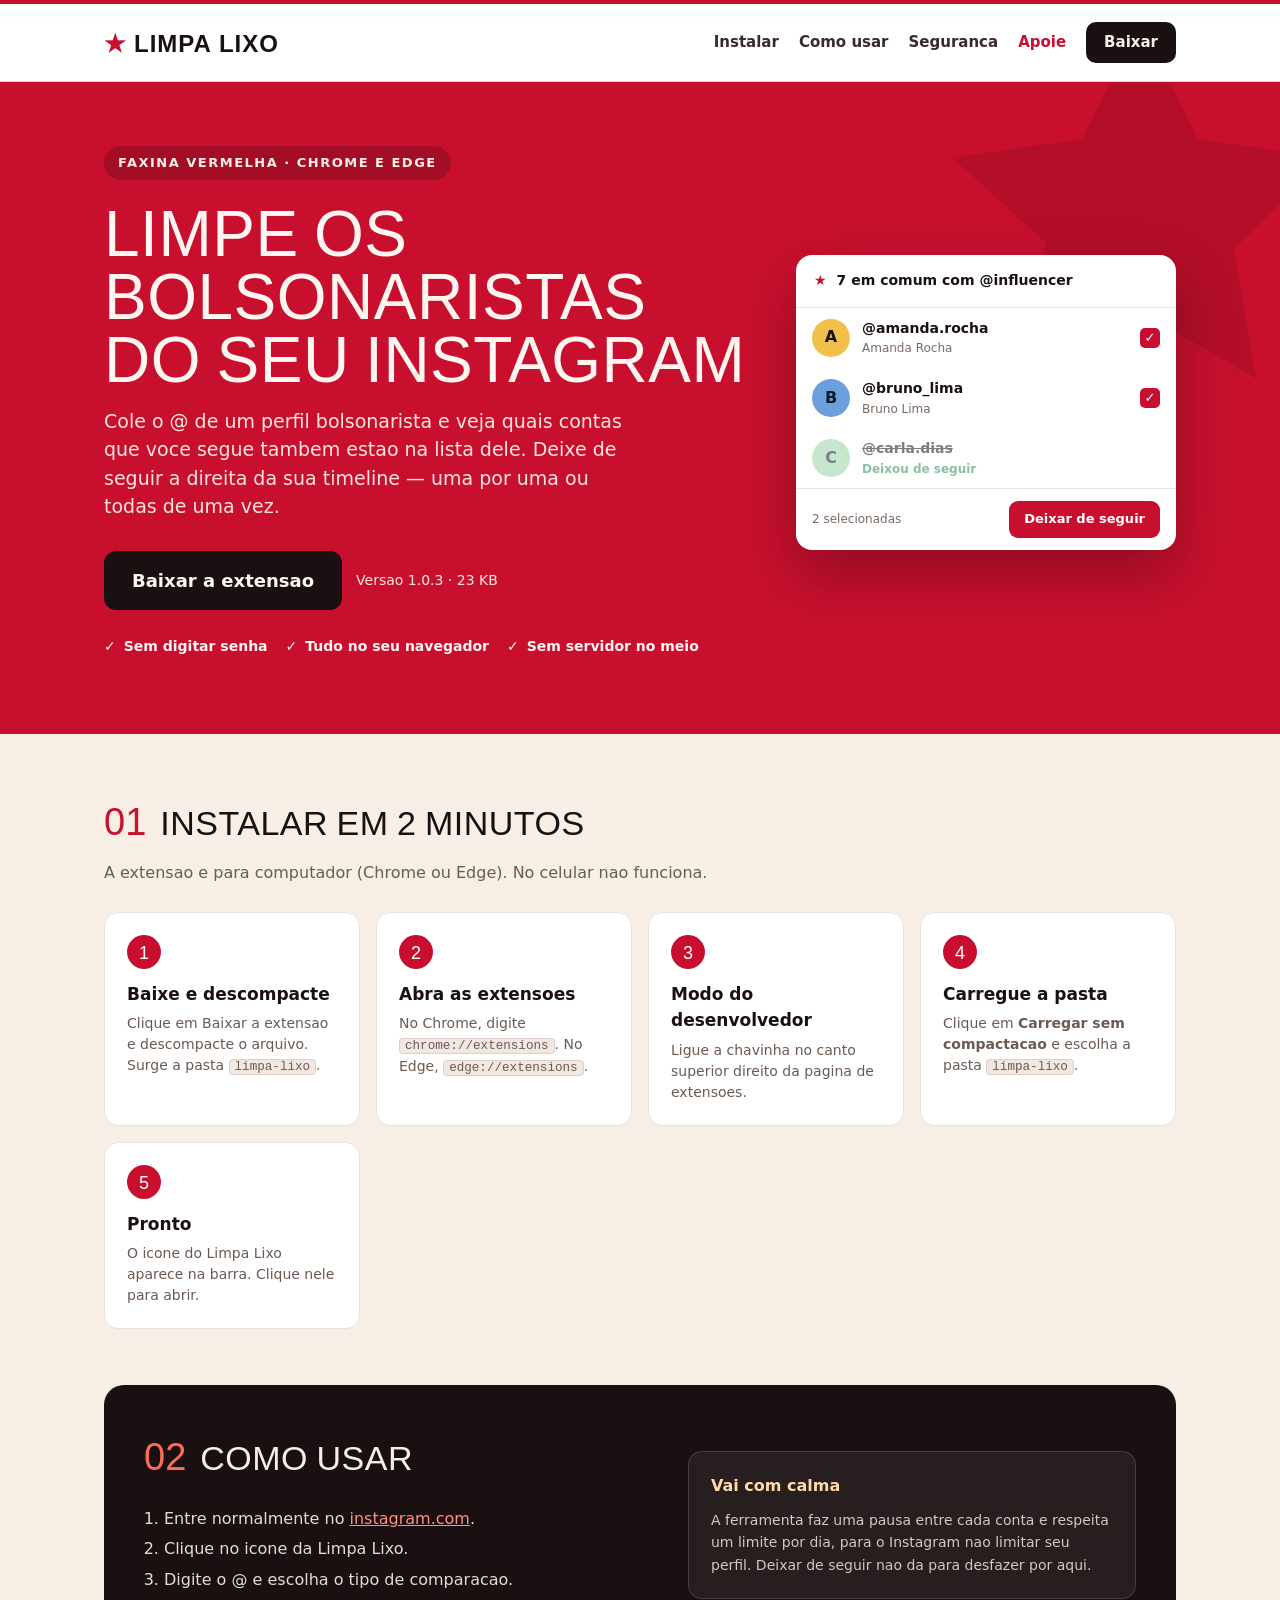
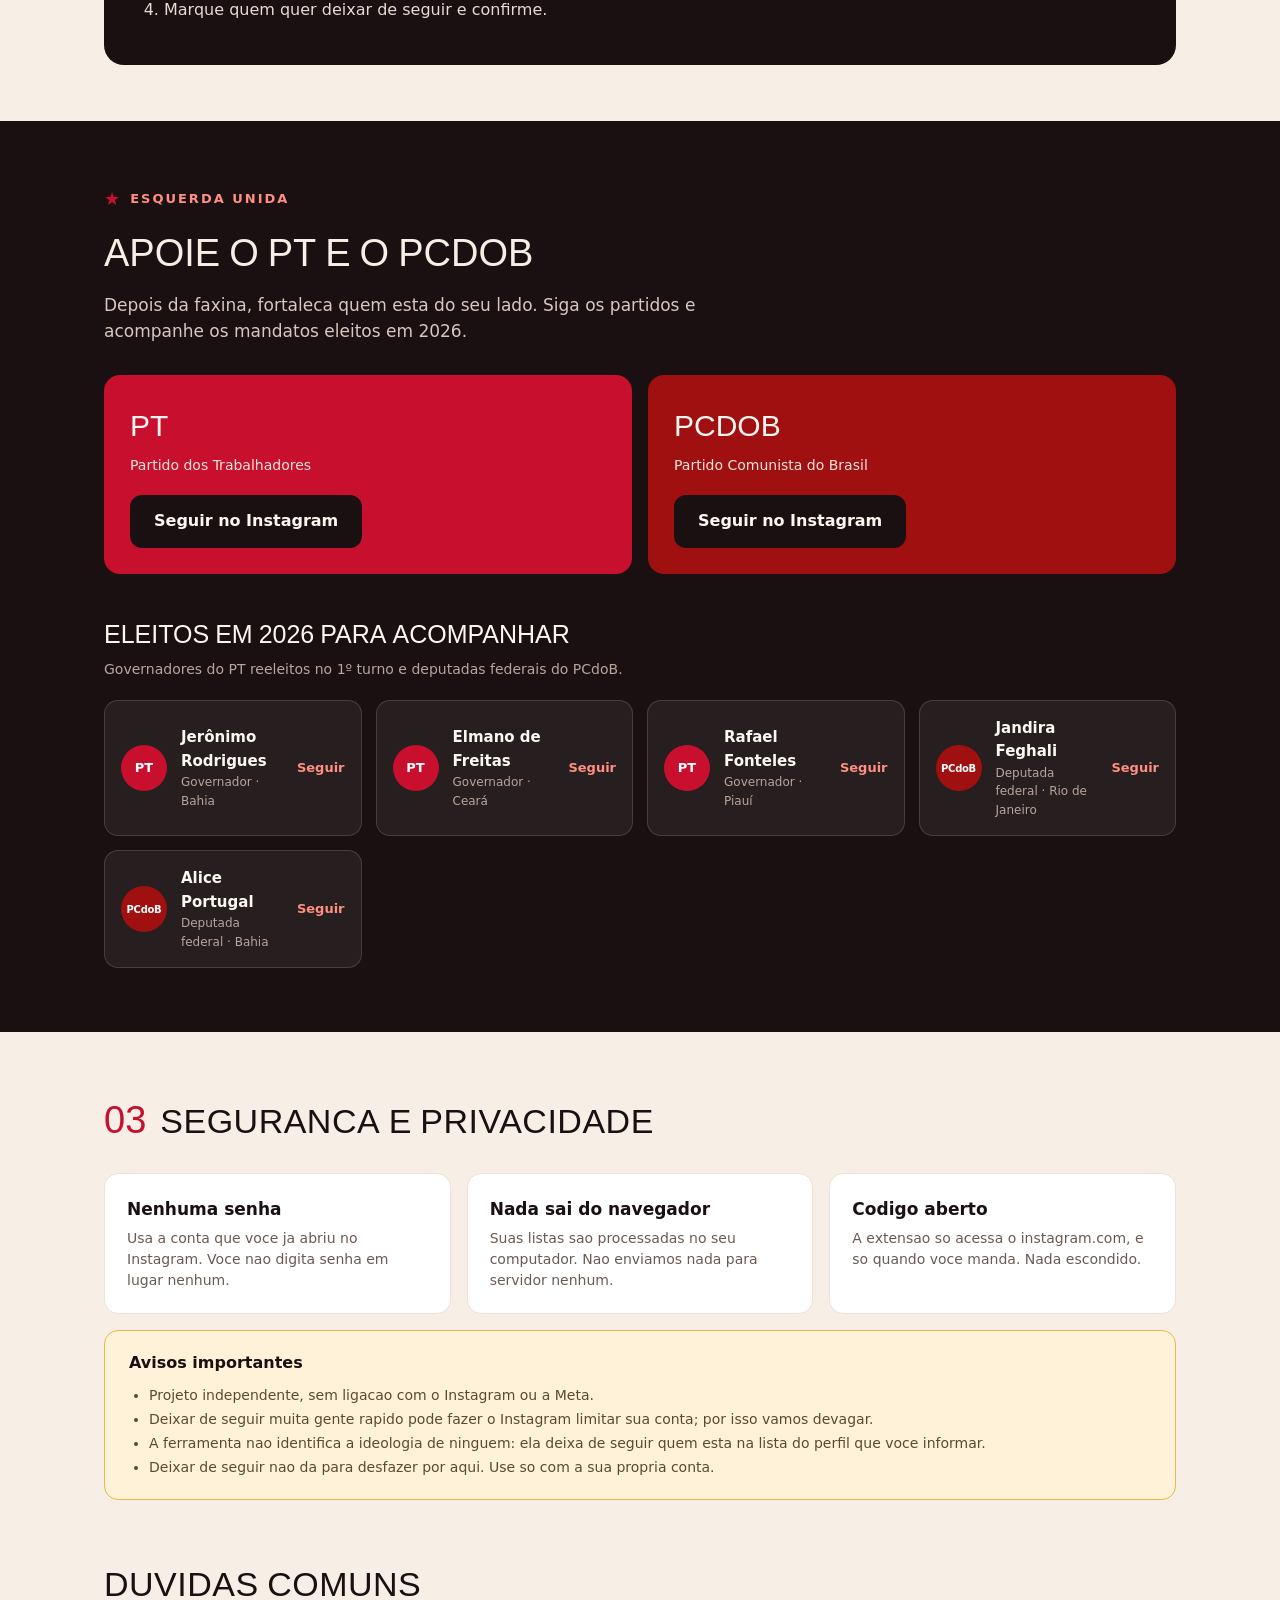
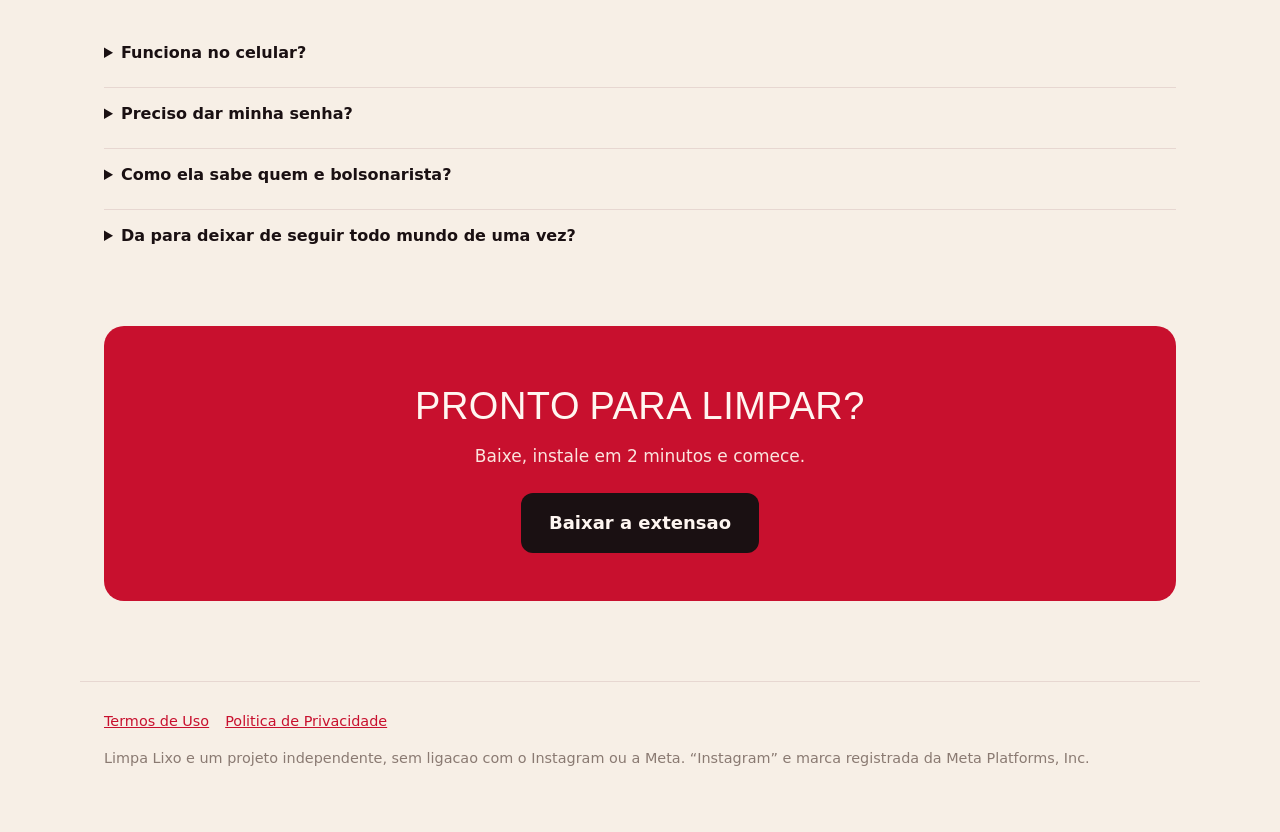
==== index.html @ 217463cb "Site e extensão Limpa Lixo Página de download (GitHub Pages) + código da extensão.  Co-Authored-By: " ====
<!doctype html>
<html lang="pt-BR">
<head>
<meta charset="utf-8">
<meta name="viewport" content="width=device-width, initial-scale=1">
<meta name="description" content="Extensao gratuita para Chrome e Edge: cole o perfil de um bolsonarista e deixe de seguir os seguidores em comum. Apoie o PT e o PCdoB.">
<meta name="referrer" content="no-referrer">
<title>Limpa Lixo</title>
<link rel="icon" href="favicon.svg" type="image/svg+xml">
<link rel="alternate icon" href="favicon.png">
<link rel="stylesheet" href="style.css">
<link rel="stylesheet" href="landing.css">
<script src="landing.js" defer></script>
</head>
<body class="landing">
<a class="skip" href="#main">Pular para o conteudo</a>

<header class="lhead"><div>
  <a href="#topo" class="brand lbrand">Limpa Lixo</a>
  <nav aria-label="Secoes" class="topnav">
    <a href="#instalar">Instalar</a>
    <a href="#usar">Como usar</a>
    <a href="#seguranca">Seguranca</a>
    <a href="#apoie" class="nav-red">Apoie</a>
    <a href="#download" class="nav-cta">Baixar</a>
  </nav>
</div></header>

<main id="main" tabindex="-1">
  <!-- HERO -->
  <section id="topo" class="hero">
    <div class="hero-star" aria-hidden="true">
      <svg viewBox="0 0 24 24"><path fill="currentColor" d="M12 .587l3.668 7.431 8.2 1.192-5.934 5.787 1.402 8.173L12 18.896l-7.336 3.857 1.402-8.173L.132 9.21l8.2-1.192z"/></svg>
    </div>
    <div class="hero-inner">
      <div class="hero-text">
        <span class="badge">Faxina vermelha · Chrome e Edge</span>
        <h1>Limpe os bolsonaristas do seu Instagram</h1>
        <p class="lead">Cole o @ de um perfil bolsonarista e veja quais contas que voce segue tambem estao na lista dele. Deixe de seguir a direita da sua timeline — uma por uma ou todas de uma vez.</p>
        <div id="download" class="hero-actions">
          <a class="btn-dark big" href="limpa-lixo.zip" download>Baixar a extensao</a>
          <span class="hero-meta">Versao 1.0.3 · 23 KB</span>
        </div>
        <ul class="hero-checks">
          <li>Sem digitar senha</li>
          <li>Tudo no seu navegador</li>
          <li>Sem servidor no meio</li>
        </ul>
      </div>
      <div class="hero-mock" aria-hidden="true">
        <div class="mock-head"><span class="mstar">★</span><strong>7 em comum com @influencer</strong></div>
        <div class="mock-row"><span class="mav" style="background:#F0C04A">A</span><span class="mnames"><b>@amanda.rocha</b><small>Amanda Rocha</small></span><span class="mcheck">✓</span></div>
        <div class="mock-row"><span class="mav" style="background:#6CA0DC;color:#0b1a2b">B</span><span class="mnames"><b>@bruno_lima</b><small>Bruno Lima</small></span><span class="mcheck">✓</span></div>
        <div class="mock-row gone"><span class="mav" style="background:#9BD4A6;color:#0b1a2b">C</span><span class="mnames"><b class="strike">@carla.dias</b><small class="done">Deixou de seguir</small></span></div>
        <div class="mock-foot"><span>2 selecionadas</span><span class="mbtn">Deixar de seguir</span></div>
      </div>
    </div>
  </section>

  <!-- INSTALAR -->
  <section id="instalar" class="sec">
    <div class="sec-head"><span class="sec-num">01</span><h2>Instalar em 2 minutos</h2></div>
    <p class="sec-sub">A extensao e para computador (Chrome ou Edge). No celular nao funciona.</p>
    <ol class="grid-cards">
      <li class="numcard"><span class="num">1</span><h3>Baixe e descompacte</h3><p>Clique em Baixar a extensao e descompacte o arquivo. Surge a pasta <code>limpa-lixo</code>.</p></li>
      <li class="numcard"><span class="num">2</span><h3>Abra as extensoes</h3><p>No Chrome, digite <code>chrome://extensions</code>. No Edge, <code>edge://extensions</code>.</p></li>
      <li class="numcard"><span class="num">3</span><h3>Modo do desenvolvedor</h3><p>Ligue a chavinha no canto superior direito da pagina de extensoes.</p></li>
      <li class="numcard"><span class="num">4</span><h3>Carregue a pasta</h3><p>Clique em <strong>Carregar sem compactacao</strong> e escolha a pasta <code>limpa-lixo</code>.</p></li>
      <li class="numcard"><span class="num">5</span><h3>Pronto</h3><p>O icone do Limpa Lixo aparece na barra. Clique nele para abrir.</p></li>
    </ol>
  </section>

  <!-- USAR -->
  <section id="usar" class="sec">
    <div class="darkcard">
      <div class="darkcard-main">
        <div class="sec-head"><span class="sec-num light">02</span><h2 class="on-dark">Como usar</h2></div>
        <ol class="use-list">
          <li>Entre normalmente no <a href="https://www.instagram.com/" target="_blank" rel="noopener noreferrer">instagram.com</a>.</li>
          <li>Clique no icone da Limpa Lixo.</li>
          <li>Digite o @ e escolha o tipo de comparacao.</li>
          <li>Marque quem quer deixar de seguir e confirme.</li>
        </ol>
      </div>
      <div class="darkcard-note">
        <strong>Vai com calma</strong>
        <p>A ferramenta faz uma pausa entre cada conta e respeita um limite por dia, para o Instagram nao limitar seu perfil. Deixar de seguir nao da para desfazer por aqui.</p>
      </div>
    </div>
  </section>

  <!-- APOIE -->
  <section id="apoie" class="apoie">
    <div class="apoie-inner">
      <div class="apoie-kicker"><span class="kstar">★</span>Esquerda unida</div>
      <h2>Apoie o PT e o PCdoB</h2>
      <p class="apoie-sub">Depois da faxina, fortaleca quem esta do seu lado. Siga os partidos e acompanhe os mandatos eleitos em 2026.</p>
      <div class="party-grid">
        <div class="party pt">
          <h3>PT</h3><p>Partido dos Trabalhadores</p>
          <a href="https://www.instagram.com/ptbrasil/" target="_blank" rel="noopener noreferrer" class="btn-dark">Seguir no Instagram</a>
        </div>
        <div class="party pcdob">
          <h3>PCdoB</h3><p>Partido Comunista do Brasil</p>
          <a href="https://www.instagram.com/pcdob_oficial/" target="_blank" rel="noopener noreferrer" class="btn-dark">Seguir no Instagram</a>
        </div>
      </div>
      <h3 class="cand-title">Eleitos em 2026 para acompanhar</h3>
      <p class="cand-sub">Governadores do PT reeleitos no 1º turno e deputadas federais do PCdoB.</p>
      <div class="cand-grid">
        <a class="cand" href="https://www.instagram.com/jeronimorodriguesba/" target="_blank" rel="noopener noreferrer"><span class="cparty">PT</span><span class="cnames"><b>Jerônimo Rodrigues</b><small>Governador · Bahia</small></span><span class="cgo">Seguir</span></a>
        <a class="cand" href="https://www.instagram.com/elmanofreitas/" target="_blank" rel="noopener noreferrer"><span class="cparty">PT</span><span class="cnames"><b>Elmano de Freitas</b><small>Governador · Ceará</small></span><span class="cgo">Seguir</span></a>
        <a class="cand" href="https://www.instagram.com/rafael.fonteles/" target="_blank" rel="noopener noreferrer"><span class="cparty">PT</span><span class="cnames"><b>Rafael Fonteles</b><small>Governador · Piauí</small></span><span class="cgo">Seguir</span></a>
        <a class="cand" href="https://www.instagram.com/jandira_feghali/" target="_blank" rel="noopener noreferrer"><span class="cparty pc">PCdoB</span><span class="cnames"><b>Jandira Feghali</b><small>Deputada federal · Rio de Janeiro</small></span><span class="cgo">Seguir</span></a>
        <a class="cand" href="https://www.instagram.com/aliceportugal/" target="_blank" rel="noopener noreferrer"><span class="cparty pc">PCdoB</span><span class="cnames"><b>Alice Portugal</b><small>Deputada federal · Bahia</small></span><span class="cgo">Seguir</span></a>
      </div>
    </div>
  </section>

  <!-- SEGURANCA -->
  <section id="seguranca" class="sec">
    <div class="sec-head"><span class="sec-num">03</span><h2>Seguranca e privacidade</h2></div>
    <div class="grid-cards three">
      <div class="card2"><h3>Nenhuma senha</h3><p>Usa a conta que voce ja abriu no Instagram. Voce nao digita senha em lugar nenhum.</p></div>
      <div class="card2"><h3>Nada sai do navegador</h3><p>Suas listas sao processadas no seu computador. Nao enviamos nada para servidor nenhum.</p></div>
      <div class="card2"><h3>Codigo aberto</h3><p>A extensao so acessa o instagram.com, e so quando voce manda. Nada escondido.</p></div>
    </div>
    <div class="warn">
      <strong>Avisos importantes</strong>
      <ul>
        <li>Projeto independente, sem ligacao com o Instagram ou a Meta.</li>
        <li>Deixar de seguir muita gente rapido pode fazer o Instagram limitar sua conta; por isso vamos devagar.</li>
        <li>A ferramenta nao identifica a ideologia de ninguem: ela deixa de seguir quem esta na lista do perfil que voce informar.</li>
        <li>Deixar de seguir nao da para desfazer por aqui. Use so com a sua propria conta.</li>
      </ul>
    </div>
  </section>

  <!-- FAQ -->
  <section class="sec">
    <h2 class="faq-title">Duvidas comuns</h2>
    <details><summary>Funciona no celular?</summary><p>Nao. Os navegadores de celular nao aceitam esse tipo de extensao. E preciso um computador com Chrome ou Edge.</p></details>
    <details><summary>Preciso dar minha senha?</summary><p>Nao. Voce so precisa estar logado no instagram.com no mesmo navegador. A extensao nunca ve sua senha.</p></details>
    <details><summary>Como ela sabe quem e bolsonarista?</summary><p>Ela nao sabe. Voce escolhe um perfil de direita e a ferramenta mostra quais contas que voce segue tambem estao na lista dele. A decisao de deixar de seguir e sua.</p></details>
    <details><summary>Da para deixar de seguir todo mundo de uma vez?</summary><p>Da para selecionar todos os exibidos. Mesmo assim, respeitamos o limite diario e as pausas, para nao arriscar sua conta.</p></details>
  </section>

  <!-- CTA -->
  <section class="sec">
    <div class="cta">
      <h2>Pronto para limpar?</h2>
      <p>Baixe, instale em 2 minutos e comece.</p>
      <a class="btn-dark big" href="#download">Baixar a extensao</a>
    </div>
  </section>
</main>

<footer>
  <nav aria-label="Rodape"><a href="termos.html">Termos de Uso</a><a href="privacidade.html">Politica de Privacidade</a></nav>
  <p>Limpa Lixo e um projeto independente, sem ligacao com o Instagram ou a Meta. “Instagram” e marca registrada da Meta Platforms, Inc.</p>
</footer>
</body>
</html>
---- style.css ----
:root {
  --bg: #fbf4f2; --card: #ffffff; --fg: #1a1012; --muted: #6b4a4a; --line: #e7cfcc;
  --accent: #c8102e; --accent-fg: #ffffff; --danger: #7f1414; --danger-bg: #fbe3e0;
  --warn-bg: #fff2d9; --warn-line: #d99a2b; --ok: #1b6e3a; --focus: #c8102e;
  --radius: 12px;
}
@media (prefers-color-scheme: dark) {
  :root {
    --bg: #130a0b; --card: #201416; --fg: #f6ecec; --muted: #cfa9a9; --line: #4a2a2c;
    --accent: #ff4d4d; --accent-fg: #2a0606; --danger: #ff9a90; --danger-bg: #3a1513;
    --warn-bg: #352810; --warn-line: #c79a3a; --ok: #86dca3; --focus: #ff7b7b;
  }
}
* { box-sizing: border-box; }
html { font-size: 100%; }
body { margin: 0; font: 1rem/1.55 system-ui, -apple-system, "Segoe UI", Roboto, sans-serif; background: var(--bg); color: var(--fg); }
a { color: var(--accent); }
.skip { position: absolute; left: -999px; top: 8px; background: var(--card); padding: 8px 12px; border-radius: 8px; z-index: 10; }
.skip:focus { left: 8px; }
:focus-visible { outline: 3px solid var(--focus); outline-offset: 2px; }

header.top { border-bottom: 1px solid var(--line); background: var(--card); }
header.top > div { max-width: 720px; margin: 0 auto; padding: 12px 16px; display: flex; align-items: center; justify-content: space-between; gap: 12px; flex-wrap: wrap; }
.brand { font-weight: 700; font-size: 1.15rem; text-decoration: none; color: var(--fg); }
.me { display: flex; align-items: center; gap: 8px; }

main { max-width: 720px; margin: 0 auto; padding: 24px 16px 140px; }
h1 { font-size: 1.6rem; line-height: 1.25; margin: 0 0 8px; }
h2 { font-size: 1.2rem; margin: 0 0 12px; }
h3 { font-size: 1.05rem; margin: 20px 0 6px; }
.lead { color: var(--muted); margin: 0 0 24px; font-size: 1.05rem; }
.card { background: var(--card); border: 1px solid var(--line); border-radius: var(--radius); padding: 20px; margin-bottom: 16px; }
.steps { display: flex; gap: 8px; list-style: none; padding: 0; margin: 0 0 20px; flex-wrap: wrap; }
.steps li { font-size: .9rem; color: var(--muted); padding: 4px 10px; border: 1px solid var(--line); border-radius: 999px; }
.steps li[aria-current="step"] { color: var(--fg); border-color: var(--fg); font-weight: 600; }

.notice { background: var(--warn-bg); border: 1px solid var(--warn-line); border-radius: var(--radius); padding: 16px 20px; margin-bottom: 16px; }
.notice ul { margin: 8px 0 0; padding-left: 20px; }
.notice li { margin-bottom: 4px; }

label.field { display: block; font-weight: 600; margin: 14px 0 6px; }
.hint { display: block; font-weight: 400; color: var(--muted); font-size: .9rem; }
input[type=text], input[type=password], input[type=search], select {
  width: 100%; min-height: 44px; font: inherit; padding: 10px 12px; color: var(--fg);
  background: var(--bg); border: 1px solid var(--muted); border-radius: 8px;
}
input[aria-invalid="true"] { border-color: var(--danger); }
.pw { display: flex; gap: 8px; }
.pw input { flex: 1; }
.check { display: flex; gap: 10px; align-items: flex-start; margin: 16px 0; cursor: pointer; }
input[type=checkbox] { width: 22px; height: 22px; margin: 2px 0 0; flex: none; accent-color: var(--accent); }

button, .btn {
  font: inherit; font-weight: 600; min-height: 44px; padding: 10px 18px; border-radius: 8px; border: 1px solid transparent;
  background: var(--accent); color: var(--accent-fg); cursor: pointer; text-decoration: none; display: inline-flex; align-items: center; justify-content: center; gap: 6px;
}
button.secondary { background: transparent; color: var(--fg); border-color: var(--muted); }
button.danger { background: var(--danger); color: #fff; }
@media (prefers-color-scheme: dark) { button.danger { color: #2a0b09; } }
button:disabled { opacity: .55; cursor: not-allowed; }
.actions { display: flex; gap: 8px; margin-top: 16px; flex-wrap: wrap; }

.error { color: var(--danger); background: var(--danger-bg); border-radius: 8px; padding: 10px 12px; margin-top: 12px; }
.error:empty, .info:empty { display: none; }
.info { margin-top: 12px; color: var(--muted); }
.hidden { display: none !important; }
.sr-only { position: absolute; width: 1px; height: 1px; overflow: hidden; clip: rect(0 0 0 0); white-space: nowrap; }

img.av { width: 44px; height: 44px; border-radius: 50%; object-fit: cover; background: var(--line); flex: none; }
.me img.av { width: 32px; height: 32px; }

.mode { border: 0; padding: 0; margin: 14px 0 0; }
.mode legend { font-weight: 600; margin-bottom: 6px; padding: 0; }
.mode label { display: flex; gap: 10px; align-items: flex-start; padding: 10px 12px; border: 1px solid var(--line); border-radius: 8px; margin-bottom: 8px; cursor: pointer; }
.mode input { width: 20px; height: 20px; margin-top: 3px; flex: none; accent-color: var(--accent); }

.toolbar { display: flex; gap: 12px; align-items: center; justify-content: space-between; flex-wrap: wrap; margin: 12px 0 4px; }
.toolbar .check { margin: 0; }
ul.people { list-style: none; margin: 0; padding: 0; }
ul.people li { display: flex; align-items: center; gap: 12px; padding: 10px 0; border-bottom: 1px solid var(--line); }
ul.people li:last-child { border-bottom: 0; }
ul.people label { display: flex; align-items: center; gap: 12px; flex: 1; min-width: 0; cursor: pointer; min-height: 44px; }
.names { min-width: 0; }
.names span { display: block; overflow: hidden; text-overflow: ellipsis; white-space: nowrap; }
.uname { font-weight: 600; }
.fullname { color: var(--muted); font-size: .95rem; }
.tag { font-size: .85rem; font-weight: 600; }
.tag.ok { color: var(--ok); } .tag.fail { color: var(--danger); }
li.gone .names { opacity: .6; }
.open { font-size: .9rem; white-space: nowrap; padding: 8px; }

.bar { position: fixed; left: 0; right: 0; bottom: 0; background: var(--card); border-top: 1px solid var(--line); padding: 12px 16px; box-shadow: 0 -4px 16px rgb(0 0 0 / .08); }
.bar > div { max-width: 720px; margin: 0 auto; display: flex; gap: 12px; align-items: center; flex-wrap: wrap; }
.bar .grow { flex: 1; min-width: 180px; }
progress { width: 100%; height: 10px; margin-top: 6px; accent-color: var(--accent); }

dialog { border: 1px solid var(--line); border-radius: var(--radius); background: var(--card); color: var(--fg); padding: 24px; max-width: min(480px, calc(100vw - 32px)); }
dialog::backdrop { background: rgb(0 0 0 / .5); }

footer { max-width: 720px; margin: 0 auto; padding: 24px 16px 40px; color: var(--muted); font-size: .9rem; }
footer nav { display: flex; gap: 16px; flex-wrap: wrap; margin-bottom: 8px; }
body.app footer { padding-bottom: 120px; }

.doc h2 { margin-top: 28px; }
.doc li { margin-bottom: 6px; }

@media (prefers-reduced-motion: reduce) { * { transition: none !important; animation: none !important; scroll-behavior: auto !important; } }
@media (forced-colors: active) { button, .btn { border: 1px solid ButtonText; } }

details.card > summary { cursor: pointer; min-height: 44px; display: flex; align-items: center; }
details.card ol { padding-left: 20px; }
details.card li { margin-bottom: 4px; }
kbd, code { font-family: ui-monospace, monospace; font-size: .9em; background: var(--bg); border: 1px solid var(--line); border-radius: 4px; padding: 0 4px; }

/* tema vermelho */
body { border-top: 4px solid var(--accent); }
.brand::before { content: "\2605"; color: var(--accent); margin-right: 6px; }
.hero h1 { color: var(--accent); }
---- landing.css ----
@font-face {
  font-family: "Anton";
  src: url("fonts/anton.woff2") format("woff2");
  font-weight: 400;
  font-display: swap;
}
:root { --poster: "Anton", Impact, "Arial Narrow Bold", sans-serif; }

body.landing { background: #F7EFE6; color: #1A1012; }
@media (prefers-color-scheme: dark) { body.landing { background: #F7EFE6; color: #1A1012; } }

.lhead { border-bottom: 1px solid #E7D7D1; background: #FFFFFF; }
.lhead > div { max-width: 1120px; margin: 0 auto; padding: 18px 24px; display: flex; align-items: center; justify-content: space-between; gap: 16px; flex-wrap: wrap; }
.lbrand { font-family: var(--poster); font-size: 24px; letter-spacing: 1px; text-transform: uppercase; color: #1A1012; }
.lbrand::before { content: "\2605"; color: var(--accent); margin-right: 7px; }
.topnav { display: flex; gap: 20px; align-items: center; font-weight: 600; font-size: 15px; }
.topnav a { color: #3a2a2a; text-decoration: none; }
.topnav a:hover { color: var(--accent); }
.topnav .nav-red { color: var(--accent); font-weight: 700; }
.topnav .nav-cta { background: #1A1012; color: #F7EFE6; padding: 9px 18px; border-radius: 10px; }
.topnav .nav-cta:hover { color: #fff; }
@media (max-width: 560px) { .topnav { gap: 14px; font-size: 14px; } }

main { max-width: none; padding: 0 0 40px; }
.btn-dark { display: inline-flex; align-items: center; justify-content: center; gap: 10px; background: #1A1012; color: #FFF6F1; font-weight: 700; padding: 14px 24px; border-radius: 12px; text-decoration: none; border: 0; }
.btn-dark:hover { background: #2a1a1c; color: #fff; }
.btn-dark.big { font-size: 18px; padding: 16px 28px; }

/* HERO */
.hero { position: relative; overflow: hidden; background: var(--accent); color: #FBEDE8; }
.hero-star { position: absolute; top: -70px; right: -50px; width: 380px; height: 380px; color: rgba(0,0,0,.10); }
.hero-star svg { width: 100%; height: 100%; }
.hero-inner { max-width: 1120px; margin: 0 auto; padding: 64px 24px 76px; display: flex; flex-wrap: wrap; gap: 44px; align-items: center; position: relative; }
.hero-text { flex: 1 1 440px; min-width: 0; }
.badge { display: inline-block; background: rgba(0,0,0,.18); color: #FBEDE8; font-weight: 700; font-size: 13px; letter-spacing: 1.5px; text-transform: uppercase; padding: 7px 14px; border-radius: 999px; }
.hero h1 { font-family: var(--poster); font-weight: 400; text-transform: uppercase; font-size: clamp(40px, 6vw, 64px); line-height: .98; letter-spacing: .5px; margin: 18px 0 0; color: #FFF6F1; }
.hero .lead { font-size: 19px; line-height: 1.5; max-width: 520px; margin: 20px 0 0; color: #FBE4DE; }
.hero-actions { display: flex; flex-wrap: wrap; gap: 14px; align-items: center; margin-top: 30px; }
.hero-meta { font-size: 14px; color: #FBE4DE; }
.hero-checks { list-style: none; display: flex; flex-wrap: wrap; gap: 18px; padding: 0; margin: 26px 0 0; font-weight: 600; font-size: 14px; color: #FFF6F1; }
.hero-checks li { display: flex; align-items: center; gap: 8px; }
.hero-checks li::before { content: "\2713"; font-weight: 800; }

.hero-mock { flex: 1 1 340px; min-width: 0; max-width: 380px; background: #fff; color: #1A1012; border-radius: 16px; box-shadow: 0 24px 60px rgba(0,0,0,.28); overflow: hidden; }
.mock-head { padding: 15px 18px; border-bottom: 1px solid #EDE2DD; display: flex; align-items: center; gap: 10px; font-size: 14px; }
.mstar { color: var(--accent); }
.mock-row { display: flex; align-items: center; gap: 12px; padding: 10px 16px; }
.mock-row.gone { opacity: .55; }
.mav { width: 38px; height: 38px; border-radius: 50%; display: flex; align-items: center; justify-content: center; font-weight: 800; color: #1A1012; flex: none; }
.mnames { flex: 1; min-width: 0; }
.mnames b { display: block; font-size: 14px; }
.mnames small { display: block; font-size: 12px; color: #7A6A64; }
.mnames .strike { text-decoration: line-through; }
.mnames .done { color: #2E8B57; font-weight: 600; }
.mcheck { width: 20px; height: 20px; border-radius: 5px; background: var(--accent); color: #fff; display: inline-flex; align-items: center; justify-content: center; font-size: 13px; }
.mock-foot { padding: 12px 16px; border-top: 1px solid #EDE2DD; display: flex; align-items: center; justify-content: space-between; font-size: 12px; color: #7A6A64; }
.mbtn { background: var(--accent); color: #fff; font-weight: 700; font-size: 13px; padding: 8px 15px; border-radius: 9px; }

/* SECOES */
.sec { max-width: 1120px; margin: 0 auto; padding: 56px 24px 0; }
.sec-head { display: flex; align-items: baseline; gap: 14px; flex-wrap: wrap; }
.sec-num { font-family: var(--poster); font-size: 38px; color: var(--accent); }
.sec-num.light { color: #FF6A5A; }
.sec-head h2, .faq-title, .cta h2 { font-family: var(--poster); font-weight: 400; text-transform: uppercase; letter-spacing: .5px; margin: 0; }
.sec-head h2 { font-size: 34px; }
.sec-head h2.on-dark { color: #F7EFE6; }
.faq-title { font-size: 34px; margin-bottom: 18px; }
.sec-sub { color: #6B5A52; font-size: 16px; margin: 12px 0 26px; max-width: 620px; }

.grid-cards { list-style: none; padding: 0; margin: 0; display: grid; grid-template-columns: repeat(auto-fit, minmax(220px, 1fr)); gap: 16px; }
.grid-cards.three { grid-template-columns: repeat(auto-fit, minmax(240px, 1fr)); margin-top: 26px; }
.numcard, .card2 { background: #fff; border: 1px solid #ECE0DA; border-radius: 14px; padding: 22px; }
.numcard { position: relative; }
.num { display: inline-flex; width: 34px; height: 34px; border-radius: 50%; background: var(--accent); color: #fff; font-family: var(--poster); font-size: 18px; align-items: center; justify-content: center; margin-bottom: 12px; }
.numcard h3, .card2 h3 { font-size: 17px; margin: 0 0 6px; }
.numcard p, .card2 p { margin: 0; color: #6B5A52; font-size: 14px; line-height: 1.5; }
code { font-family: ui-monospace, monospace; font-size: .9em; background: #F3E7E2; border: 1px solid #E2CFC9; border-radius: 4px; padding: 0 5px; }

.darkcard { background: #1A1012; color: #F7EFE6; border-radius: 20px; padding: 40px; display: flex; flex-wrap: wrap; gap: 36px; }
.darkcard-main { flex: 1 1 320px; min-width: 0; }
.use-list { margin: 20px 0 0; padding-left: 20px; font-size: 16px; line-height: 1.9; color: #E9DAD3; }
.use-list a { color: #FF8F82; }
.darkcard-note { flex: 1 1 260px; min-width: 0; background: rgba(255,255,255,.06); border: 1px solid rgba(255,255,255,.14); border-radius: 14px; padding: 22px; align-self: center; }
.darkcard-note strong { color: #FFD9A8; }
.darkcard-note p { margin: 10px 0 0; color: #D8C7C0; font-size: 14px; line-height: 1.6; }

/* APOIE */
.apoie { background: #1A1012; color: #F7EFE6; margin-top: 56px; }
.apoie-inner { max-width: 1120px; margin: 0 auto; padding: 64px 24px; }
.apoie-kicker { display: flex; align-items: center; gap: 8px; font-weight: 800; letter-spacing: 2px; text-transform: uppercase; font-size: 13px; color: #FF8F82; }
.kstar { color: var(--accent); font-size: 18px; }
.apoie h2 { font-family: var(--poster); font-weight: 400; text-transform: uppercase; font-size: 38px; margin: 8px 0 0; }
.apoie-sub { color: #D8C7C0; font-size: 17px; max-width: 640px; margin: 12px 0 30px; }
.party-grid { display: grid; grid-template-columns: repeat(auto-fit, minmax(260px, 1fr)); gap: 16px; }
.party { border-radius: 16px; padding: 26px; }
.party.pt { background: var(--accent); }
.party.pcdob { background: #A01010; }
.party h3 { font-family: var(--poster); text-transform: uppercase; font-weight: 400; font-size: 30px; margin: 0; color: #FFF6F1; }
.party p { color: #FBE4DE; font-size: 14px; margin: 8px 0 18px; }
.cand-title { font-family: var(--poster); text-transform: uppercase; font-weight: 400; font-size: 25px; margin: 40px 0 6px; color: #FFF6F1; }
.cand-sub { color: #B9A59D; font-size: 14px; margin: 0 0 20px; }
.cand-grid { display: grid; grid-template-columns: repeat(auto-fit, minmax(250px, 1fr)); gap: 14px; }
.cand { display: flex; align-items: center; gap: 14px; background: rgba(255,255,255,.06); border: 1px solid rgba(255,255,255,.14); border-radius: 14px; padding: 16px; text-decoration: none; }
.cand:hover { background: rgba(255,255,255,.1); }
.cparty { width: 46px; height: 46px; border-radius: 50%; background: var(--accent); color: #fff; display: flex; align-items: center; justify-content: center; font-weight: 800; font-size: 13px; flex: none; }
.cparty.pc { font-size: 10px; letter-spacing: -.3px; background: #A01010; }
.cnames { flex: 1; min-width: 0; }
.cnames b { display: block; font-size: 15px; color: #FFF6F1; }
.cnames small { display: block; font-size: 12px; color: #B9A59D; }
.cgo { font-size: 13px; color: #FF8F82; font-weight: 700; flex: none; }

.warn { margin-top: 16px; background: #FFF2D9; border: 1px solid #E6B84C; border-radius: 14px; padding: 20px 24px; }
.warn strong { display: block; margin-bottom: 8px; }
.warn ul { margin: 0; padding-left: 20px; color: #5a4a33; font-size: 14px; line-height: 1.7; }

details { border-top: 1px solid #E7D7D1; padding: 14px 0; }
details:first-of-type { border-top: 0; }
summary { cursor: pointer; font-weight: 600; min-height: 32px; }
details p { margin: 8px 0 0; color: #6B5A52; font-size: 14px; line-height: 1.55; }

.cta { background: var(--accent); color: #FFF6F1; border-radius: 20px; padding: 48px; text-align: center; }
.cta h2 { font-size: 38px; margin: 0 0 10px; }
.cta p { margin: 0 0 24px; color: #FBE4DE; font-size: 17px; }

body.landing footer { border-top: 1px solid #E7D7D1; max-width: 1120px; margin: 40px auto 0; padding: 28px 24px 48px; color: #8A7A72; }
body.landing footer nav { display: flex; gap: 16px; margin-bottom: 8px; }
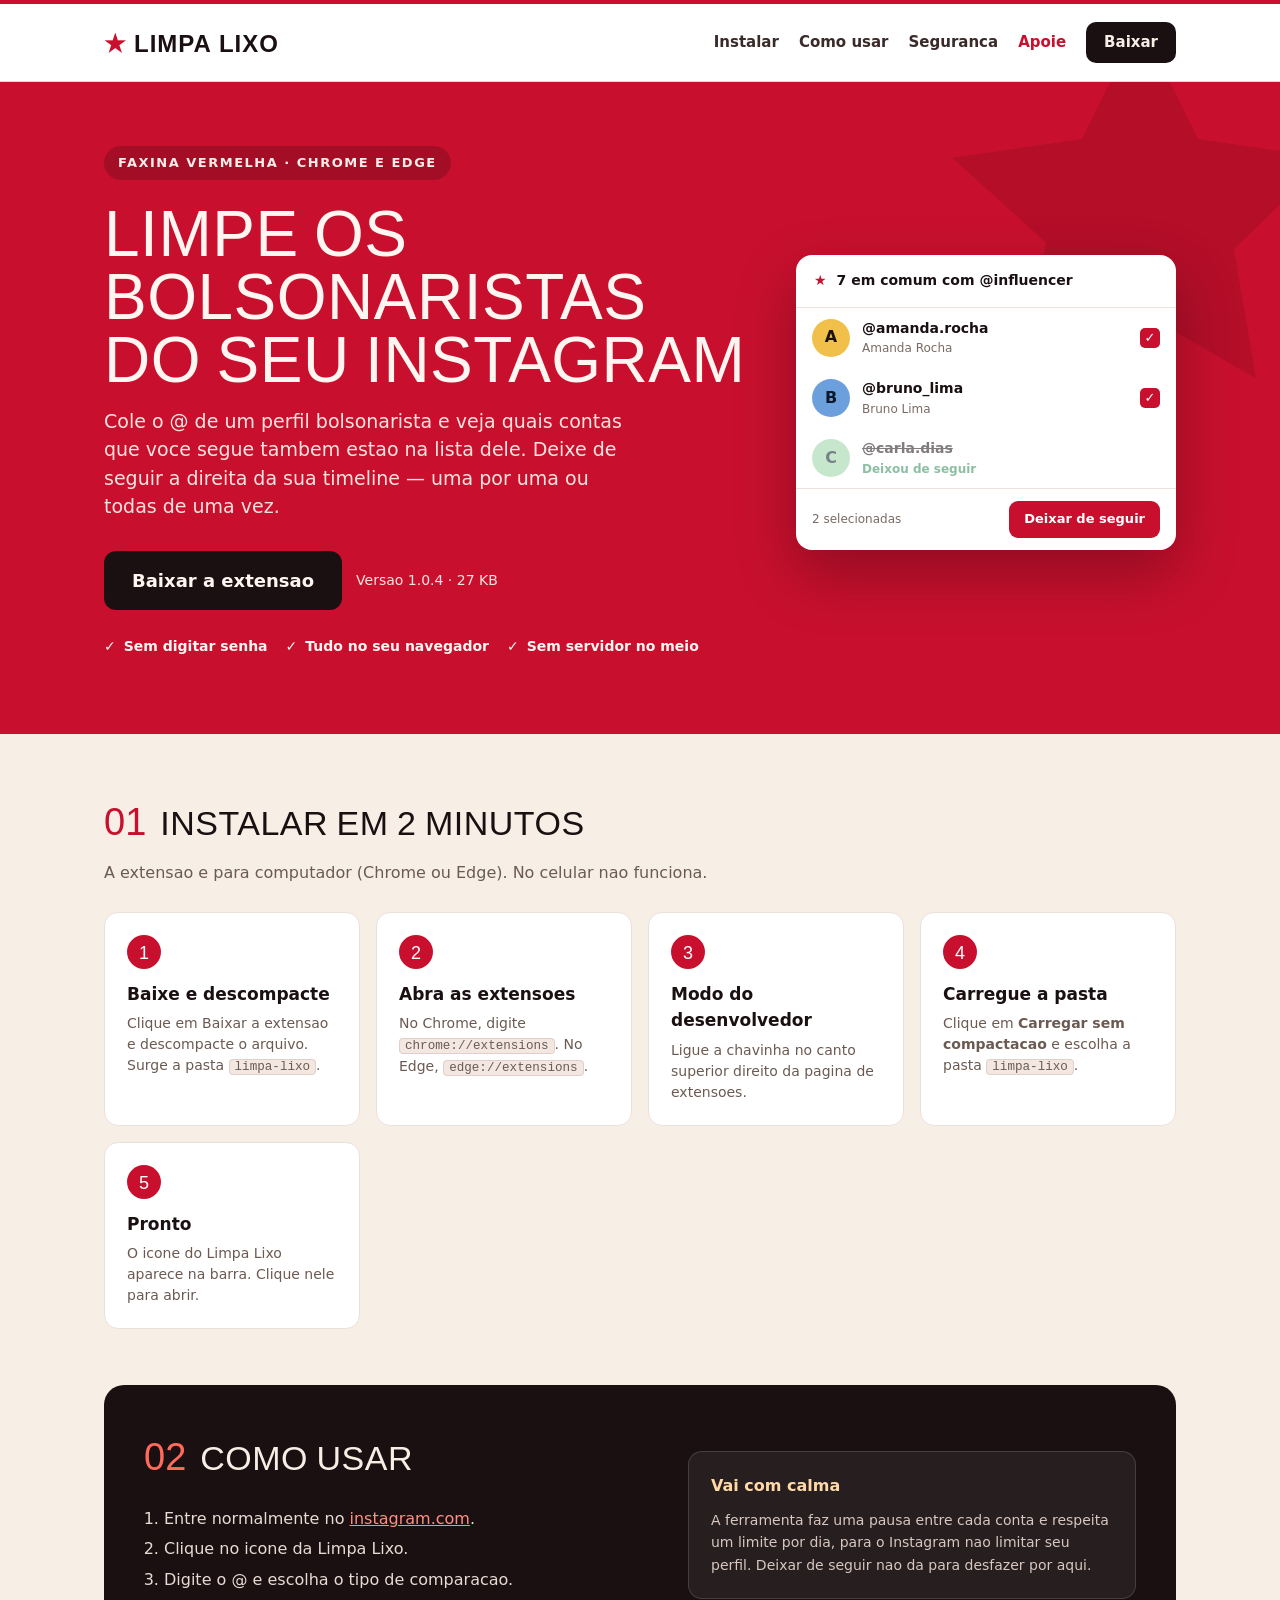
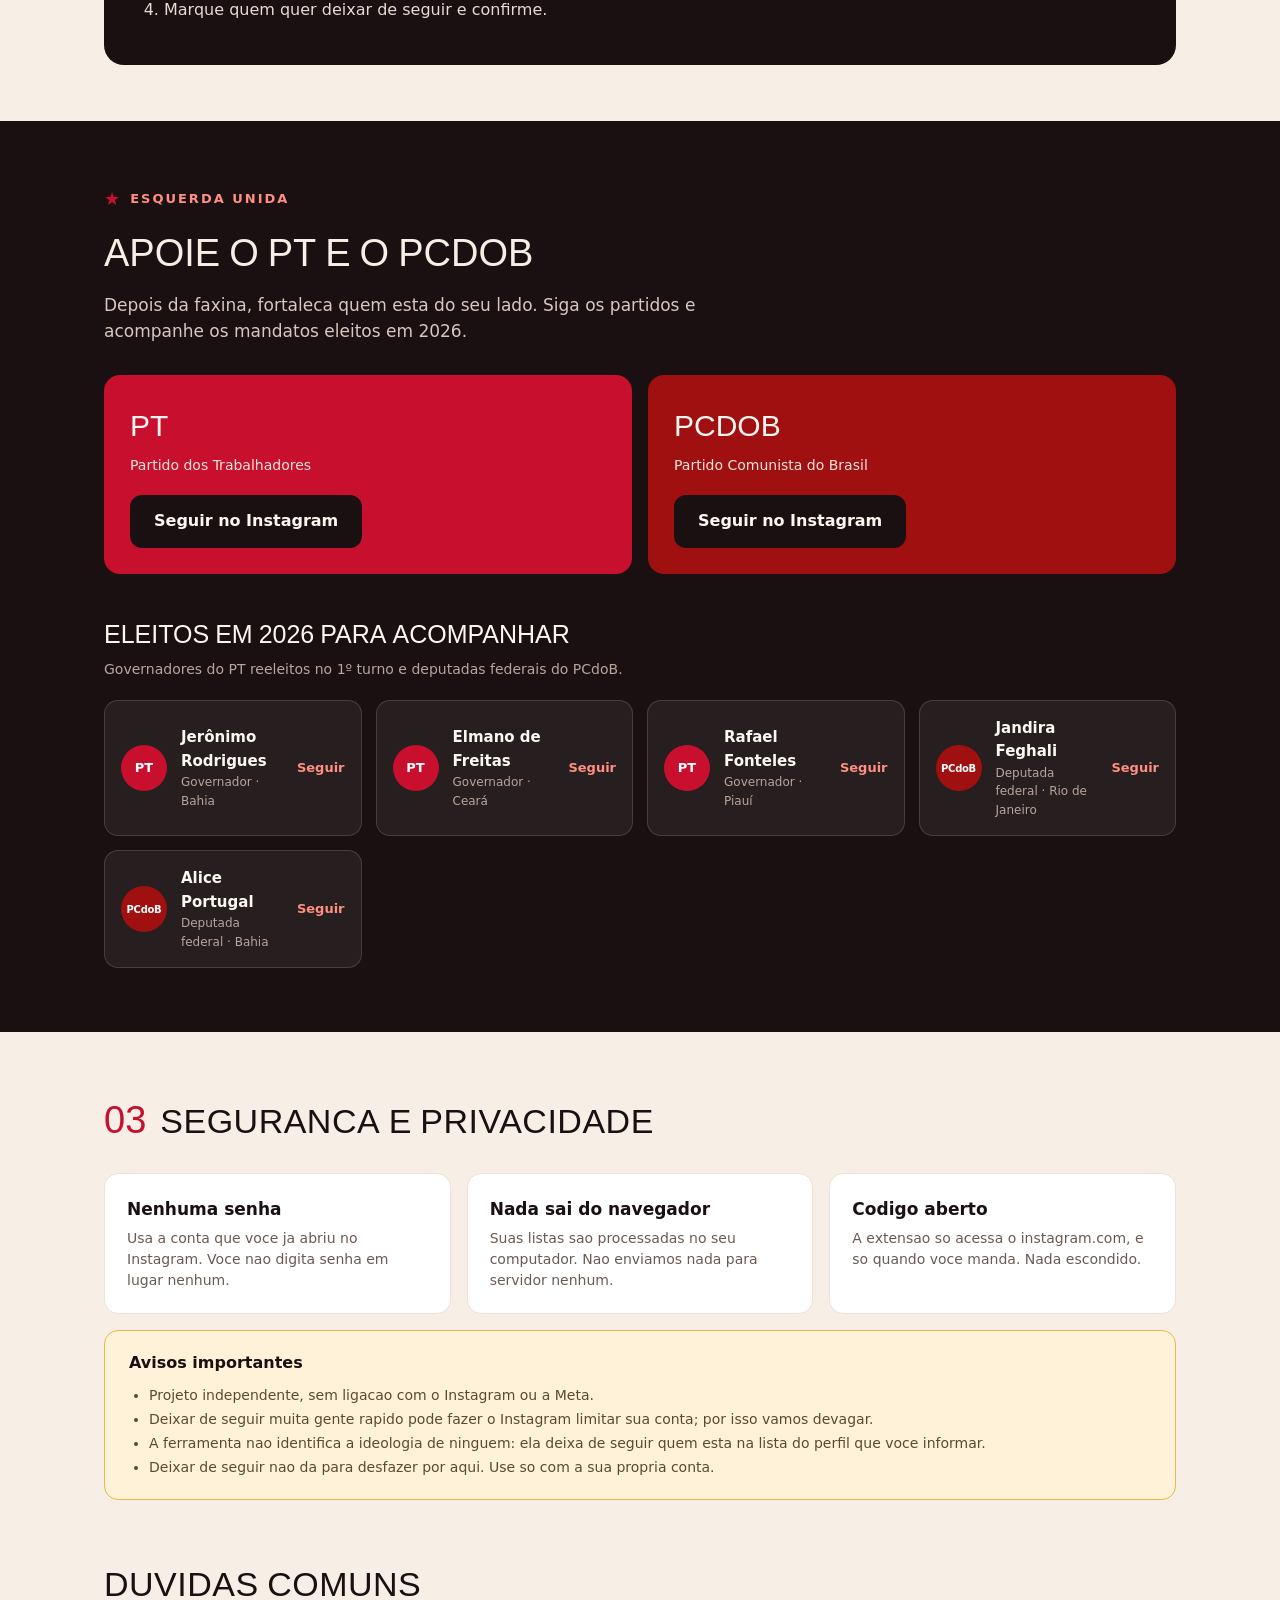
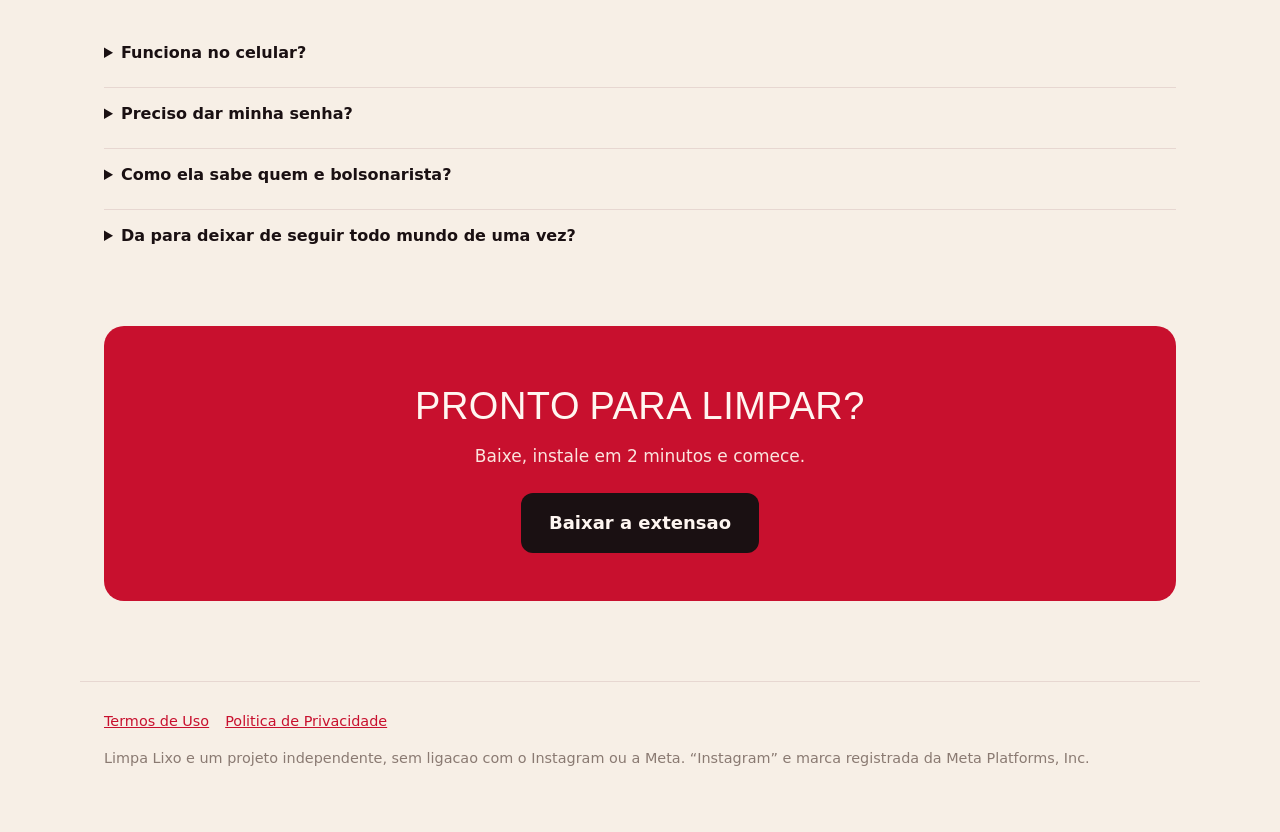
==== commit cf2b177c: "Extensão 1.0.4: corrige aba adormecida e adiciona recarga automática de dev - Escolhe só abas do Ins" ====
--- a/index.html
+++ b/index.html
@@ -39,7 +39,7 @@
         <p class="lead">Cole o @ de um perfil bolsonarista e veja quais contas que voce segue tambem estao na lista dele. Deixe de seguir a direita da sua timeline — uma por uma ou todas de uma vez.</p>
         <div id="download" class="hero-actions">
           <a class="btn-dark big" href="limpa-lixo.zip" download>Baixar a extensao</a>
-          <span class="hero-meta">Versao 1.0.3 · 23 KB</span>
+          <span class="hero-meta">Versao 1.0.4 · 27 KB</span>
         </div>
         <ul class="hero-checks">
           <li>Sem digitar senha</li>
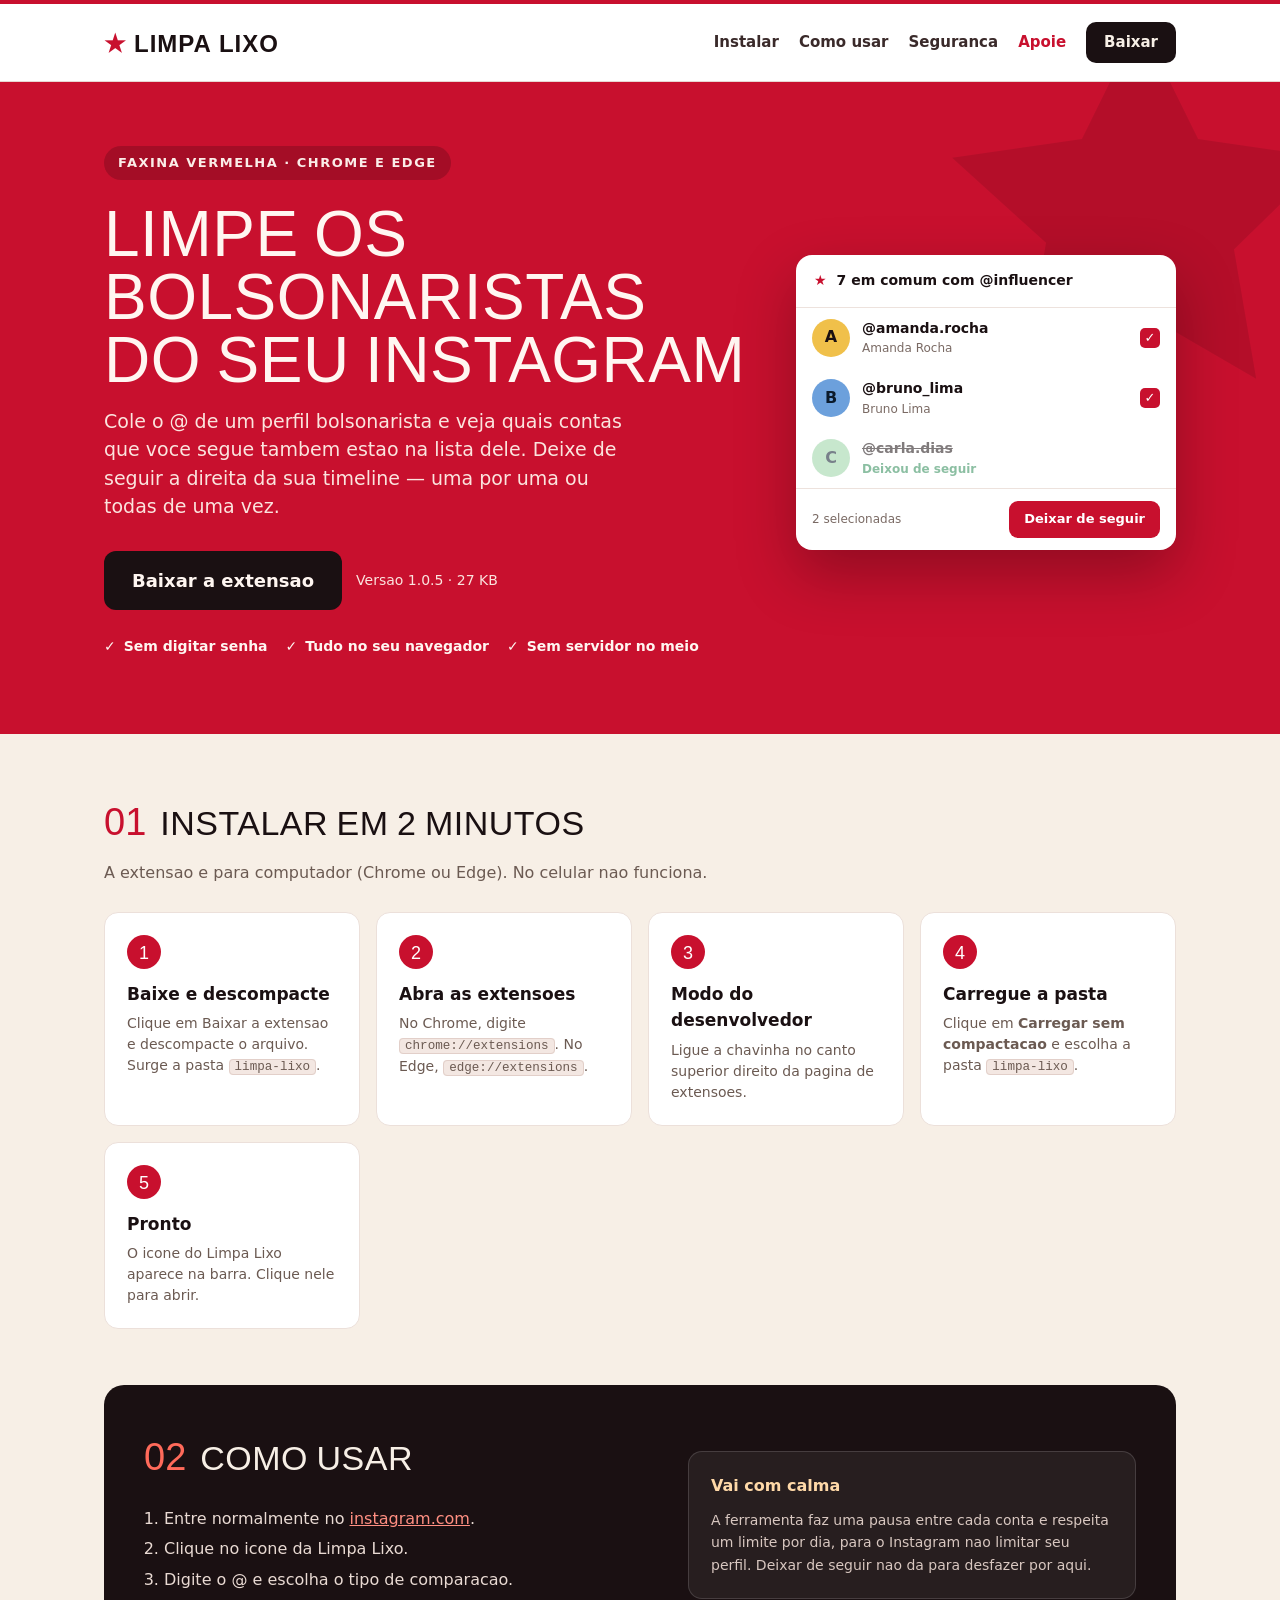
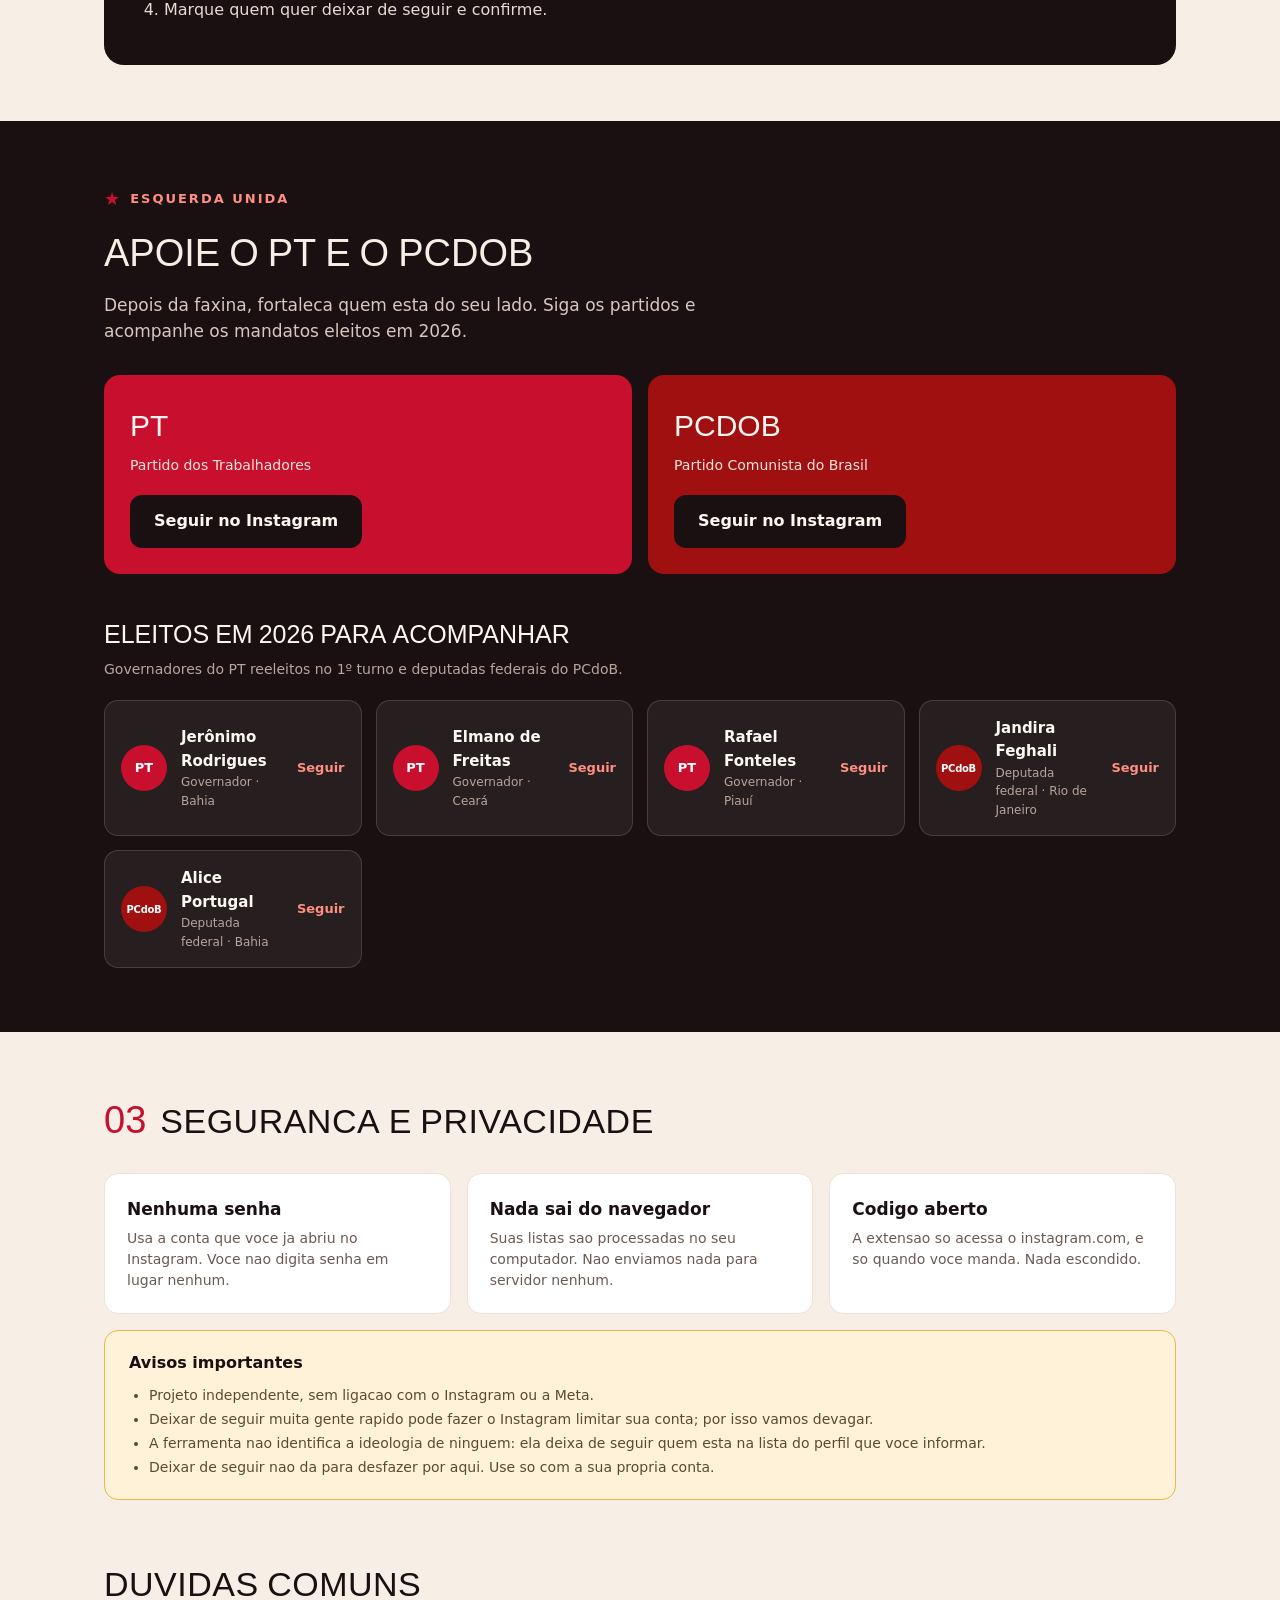
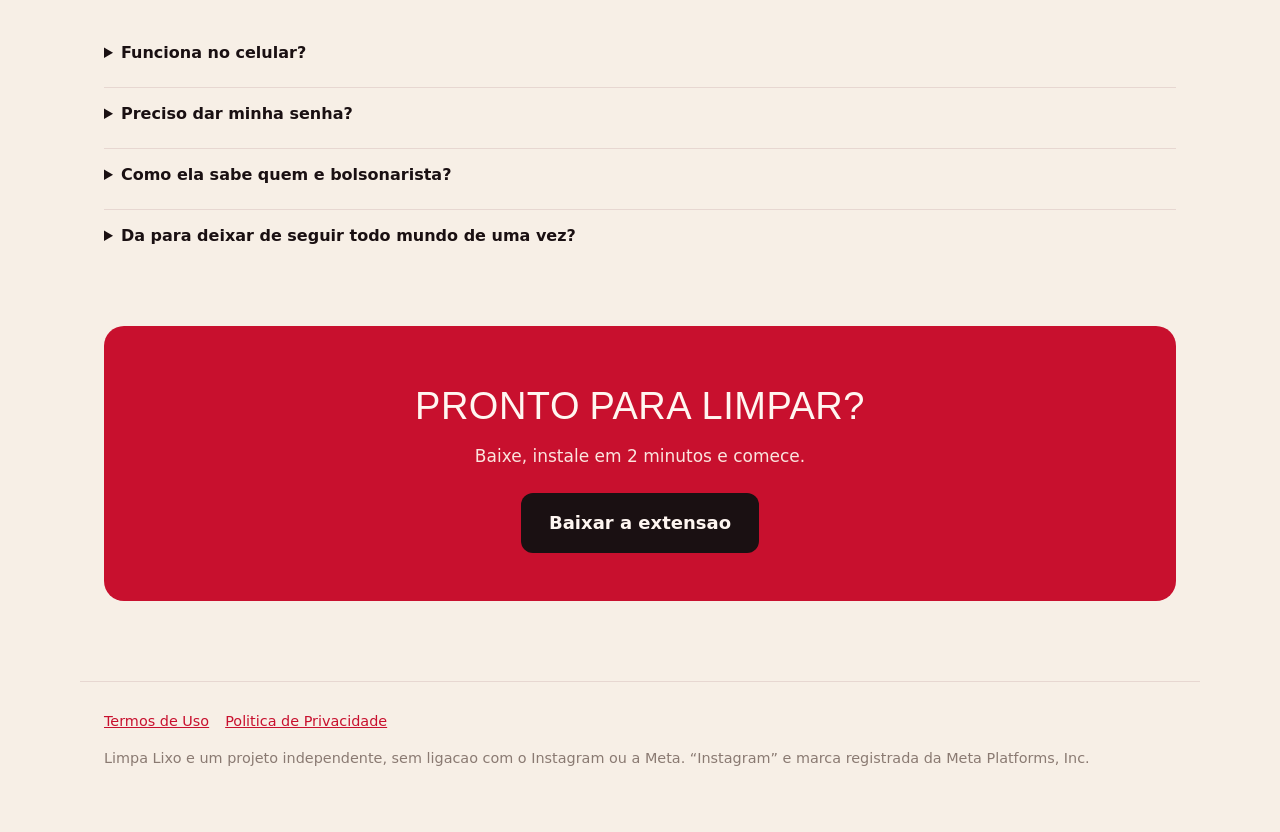
==== commit bf22fb4d: "Extensão 1.0.5: plano B para busca de perfil e troca de conta - Quando web_profile_info responde 429" ====
--- a/index.html
+++ b/index.html
@@ -39,7 +39,7 @@
         <p class="lead">Cole o @ de um perfil bolsonarista e veja quais contas que voce segue tambem estao na lista dele. Deixe de seguir a direita da sua timeline — uma por uma ou todas de uma vez.</p>
         <div id="download" class="hero-actions">
           <a class="btn-dark big" href="limpa-lixo.zip" download>Baixar a extensao</a>
-          <span class="hero-meta">Versao 1.0.4 · 27 KB</span>
+          <span class="hero-meta">Versao 1.0.5 · 27 KB</span>
         </div>
         <ul class="hero-checks">
           <li>Sem digitar senha</li>
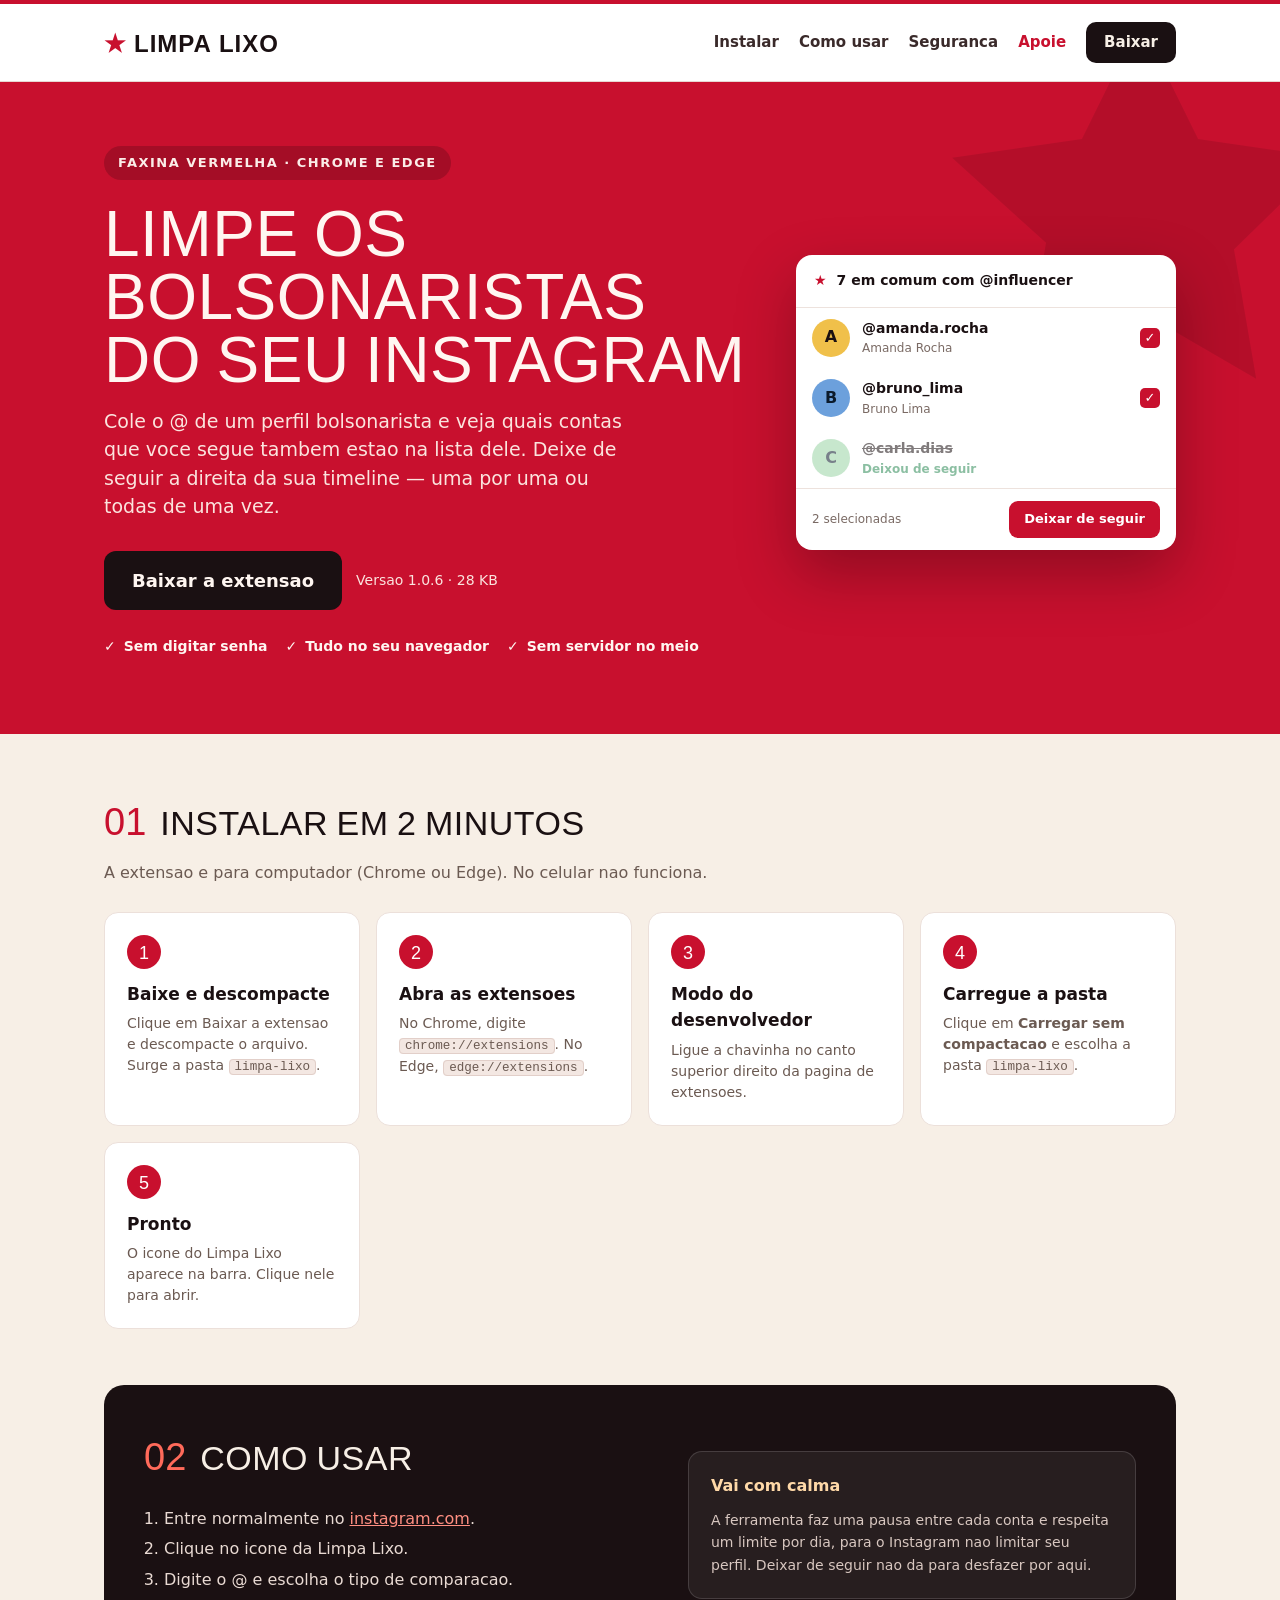
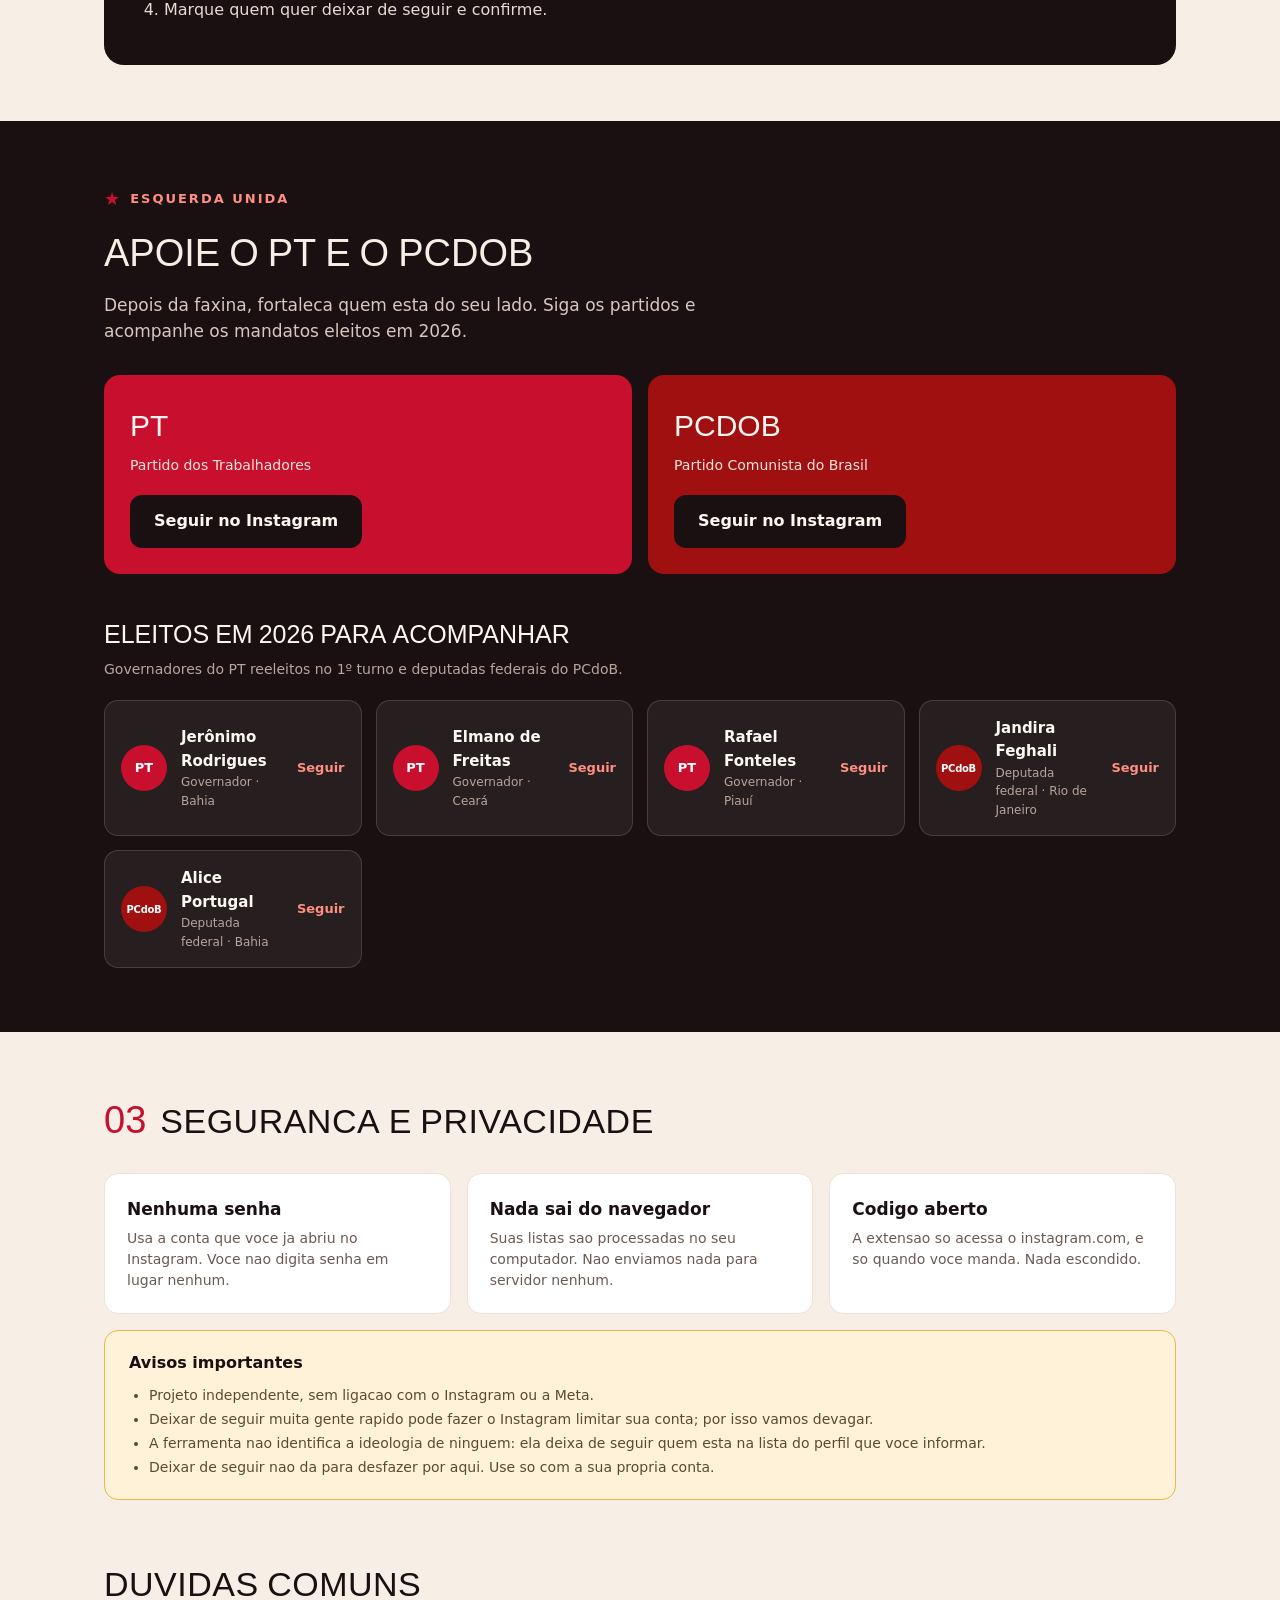
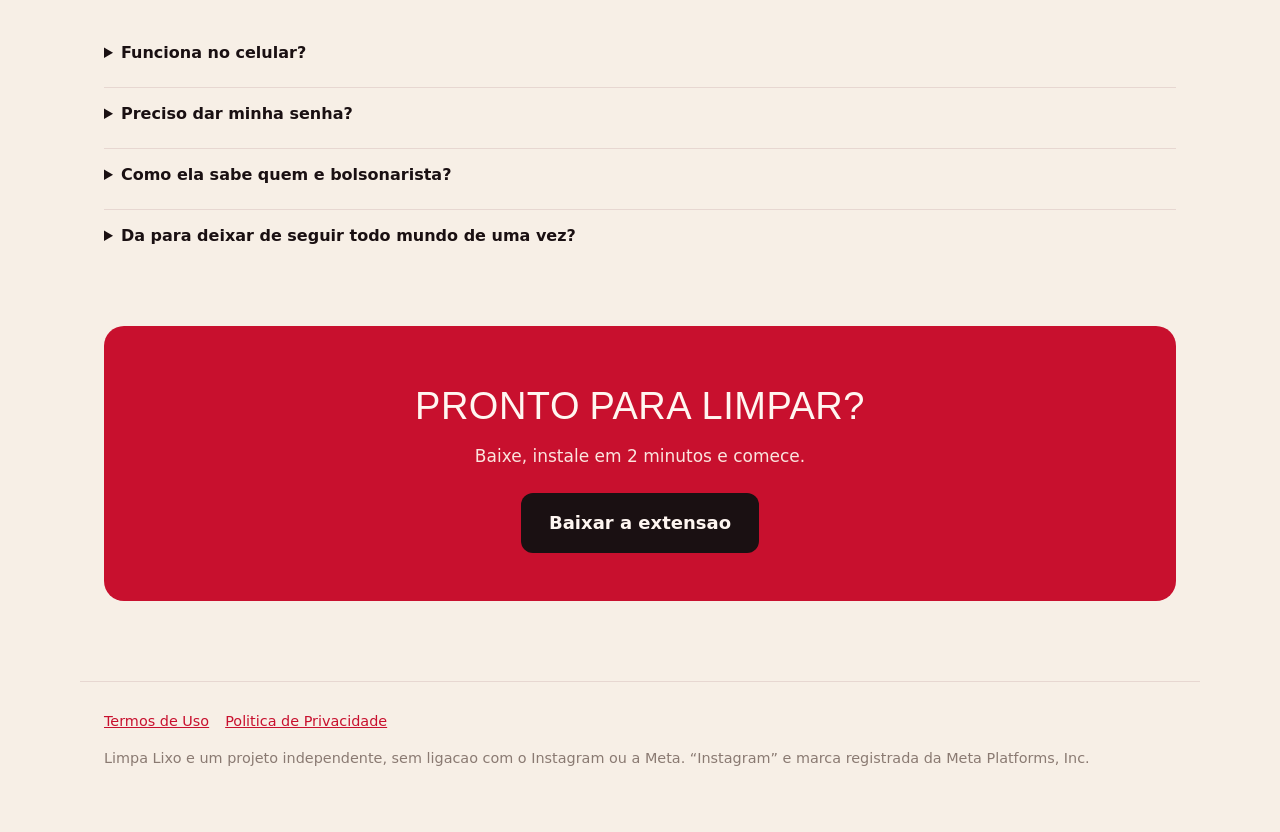
==== commit 5f89c253: "Extensão 1.0.6: perfis gigantes no modo "seguem esse perfil" - Usa a lista "Seguido por…" do próprio" ====
--- a/index.html
+++ b/index.html
@@ -39,7 +39,7 @@
         <p class="lead">Cole o @ de um perfil bolsonarista e veja quais contas que voce segue tambem estao na lista dele. Deixe de seguir a direita da sua timeline — uma por uma ou todas de uma vez.</p>
         <div id="download" class="hero-actions">
           <a class="btn-dark big" href="limpa-lixo.zip" download>Baixar a extensao</a>
-          <span class="hero-meta">Versao 1.0.5 · 27 KB</span>
+          <span class="hero-meta">Versao 1.0.6 · 28 KB</span>
         </div>
         <ul class="hero-checks">
           <li>Sem digitar senha</li>
